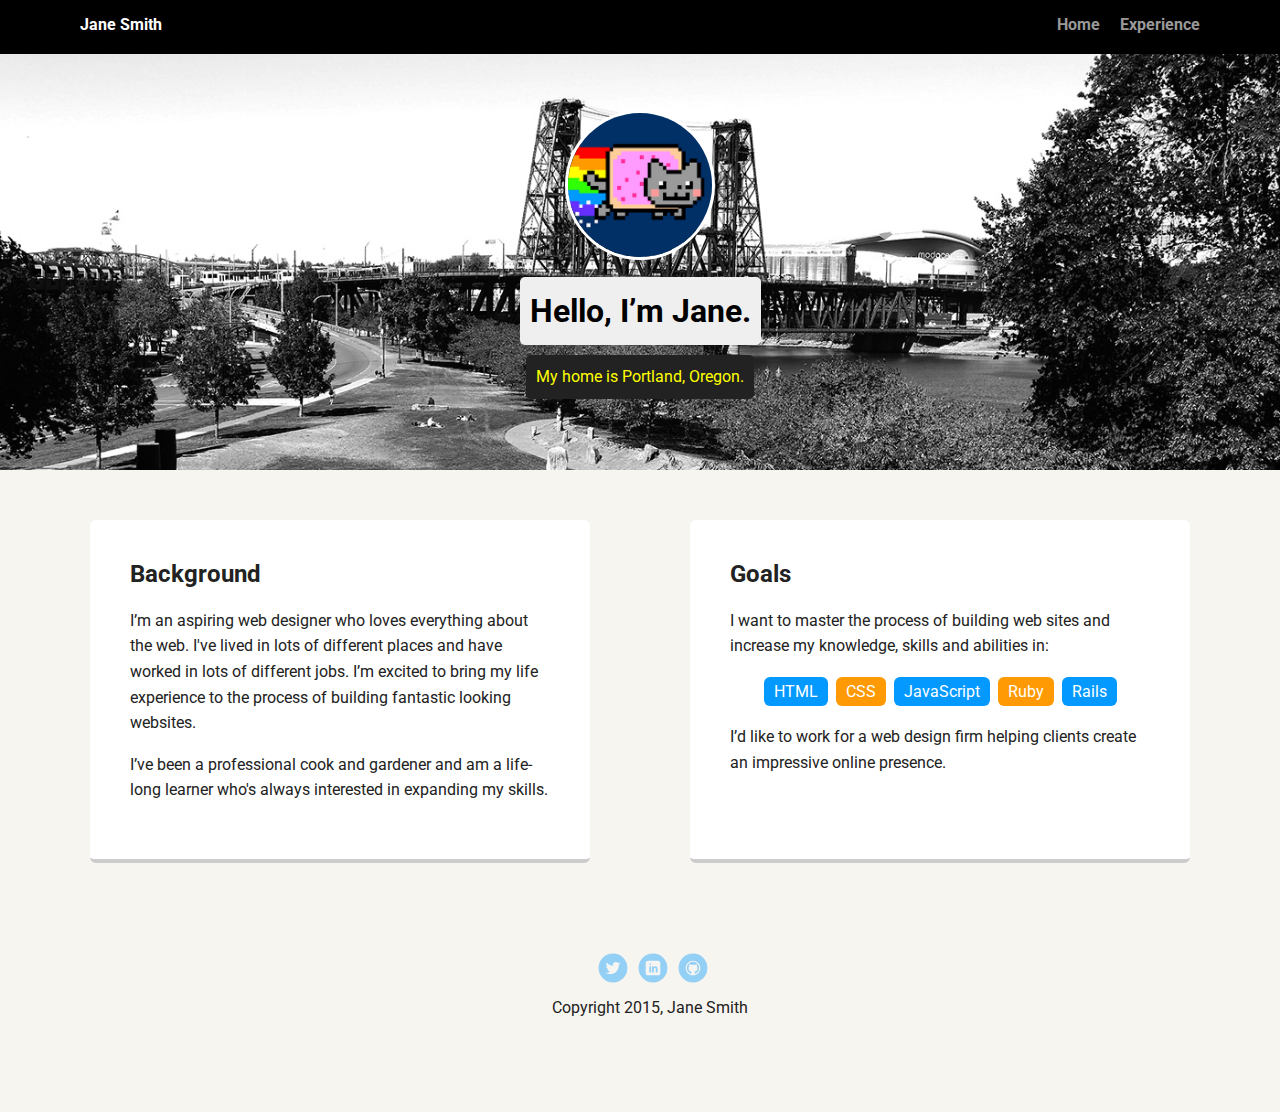
==== index.html @ 3a5e4b5c "Added project files" ====
<!doctype html>
<html lang="en">
<head>
  <meta charset="utf-8">
  <title>Jane Smith's Profile</title>
  <meta name="viewport" content="width=device-width, initial-scale=1.0">
  <link rel="stylesheet" href="styles.css">
  <link href="https://fonts.googleapis.com/css?family=Muli%7CRoboto:400,300,500,700,900" rel="stylesheet"></head>
  <body>

    <div class="main-nav">
        <ul class="nav">
          <li class="name">Jane Smith</li>
          <li><a href="#">Home</a></li>
          <li><a href="#">Experience</a></li>
        </ul>
    </div>

    <header>
      <img src="images/me.png" alt="Drawing of Jane Smith" class="profile-image">
      <h1 class="tag name">Hello, I’m Jane.</h1>
      <p class="tag location">My home is Portland, Oregon.</p>
    </header>

    <main class="flex">
      <div class="card">
        <h2>Background</h2>
        <p>I’m an aspiring web designer who loves everything about the web. I've lived in lots of different places and have worked in lots of different jobs. I’m excited to bring my life experience to the process of building fantastic looking websites.</p>
        <p>I’ve been a professional cook and gardener and am a life-long learner who's always interested in expanding my skills.</p>
      </div> 

      <div class="card">
        <h2>Goals</h2>
        <p>I want to master the process of building web sites and increase my knowledge, skills and abilities in:</p>
        <ul class="skills">
          <li>HTML</li>
          <li>CSS</li>
          <li>JavaScript</li>
          <li>Ruby</li>
          <li>Rails</li>
        </ul>
        <p>I’d like to work for a web design firm helping clients create an impressive online presence.</p>
      </div> 

    </main>
    <footer>
      <ul>
        <li><a href="#" class="social twitter">Twitter</a></li>
        <li><a href="#" class="social linkedin">LinkedIn</a></li>
        <li><a href="#" class="social github">Github</a></li>
      </ul>
      <p class="copyright">Copyright 2015, Jane Smith</p>
    </footer>
  </body>
  </html>
---- styles.css ----
/* Global Layout Set-up */
* { 
  box-sizing: border-box;
}
  
body {
  margin: 0;
  padding: 0;
  text-align: center;
  font-family: 'Roboto', sans-serif;
  color: #222;
  background: #f7f5f0;
}
/* Link Styles */

a {
  text-decoration: none;
  color: #999;
}
a:hover {
  color: #6633ff;
}

/* Section Styles */

.main-nav {
  width: 100%;
  background: black;
  min-height: 30px;
  padding: 10px;
  position: fixed;
  text-align: center;
}
.nav {
  display: flex;
  justify-content: space-around;
  font-weight: 700;
  list-style-type: none;
  margin: 0 auto;
  padding: 0;
}

.nav .name {
    display: block;
    margin-right: auto;
    color: white;
}
.nav li {
  padding: 5px 10px 10px 10px;
}
.nav a {
  transition: all .5s;
}
.nav a:hover {
  color: white
}

header {
  text-align: center;
  background: url('images/portland.jpg') no-repeat top center ;
  background-size: cover;
  overflow: hidden;
  padding-top: 60px;
}
header {
  line-height: 1.5;
}
header .profile-image {
  margin-top: 50px;
  width: 150px;
  height: 150px;
  border-radius: 50%;
  border: 3px solid white;
  transition: all .5s;
}
header .profile-image:hover {
  transform: scale(1.2) rotate(5deg);
}
.tag {
  background-color: #efefef;
  color: black;
  padding: 10px;
  border-radius: 5px;
  display: table;
  margin: 10px auto;
} 
.location {
  background-color: #222;
  color: yellow;
}
.card {
  margin: 30px;
  padding: 20px 40px 40px;
  max-width: 500px;
  text-align: left;
  background: #fff;
  border-bottom: 4px solid #ccc;
  border-radius: 6px;
  transition: all .5s;
}
.card:hover {
  border-color: #ff99ff;
}

ul.skills {
  padding: 0;
  text-align: center;
}

.skills li {
  border-radius: 6px;
  display: inline-block;
  background: #ff9904;
  color: white;
  padding: 5px 10px;
  margin: 2px;
}

.skills li:nth-child(odd) {
  background: #0399ff;
}

footer {
  width: 100%;
  min-height: 30px;
  padding: 20px 0 40px 20px;
}

footer .copyright {
  top: -8px;
  font-size: .75em;
}

footer ul {
  list-style-type: none;
  margin: 0;
  padding: 0;
}

footer ul li {
  display: inline-block;
}

a.social {
  display: inline-block;
  text-indent: -9999px;
  margin-left: 5px;
  width: 30px;
  height: 30px;
  background-size: 30px 30px;
  opacity: .4;
  transition: all .5s;
}
a.twitter {
  background-image: url(images/twitter.svg);
}
a.linkedin {
  background-image: url(images/linkedin.svg);
}
a.github {
  background-image: url(images/github.svg);
}
a.social:hover {
  opacity: 1;
}
.clearfix {
  clear: both;
}

/* Styles for larger screens */
@media screen and (min-width: 720px) {
  
  .flex {
      display: -ms-flexbox;      /* TWEENER - IE 10 */
      display: flex; 
      max-width: 1200px;
      -ms-flex-pack: distribute;
      justify-content: space-around;
      margin: 0 auto;
  }

  header {
    min-height: 470px;
  }

  .nav {
    max-width: 1200px;
    padding: 0 30px;
  }


  main {
    padding-top: 20px;
  }

  main p {
    line-height: 1.6em;
  }

  footer {
    font-size: 1.3em;
    max-width: 1200px;
    margin: 40px auto;
  }

}
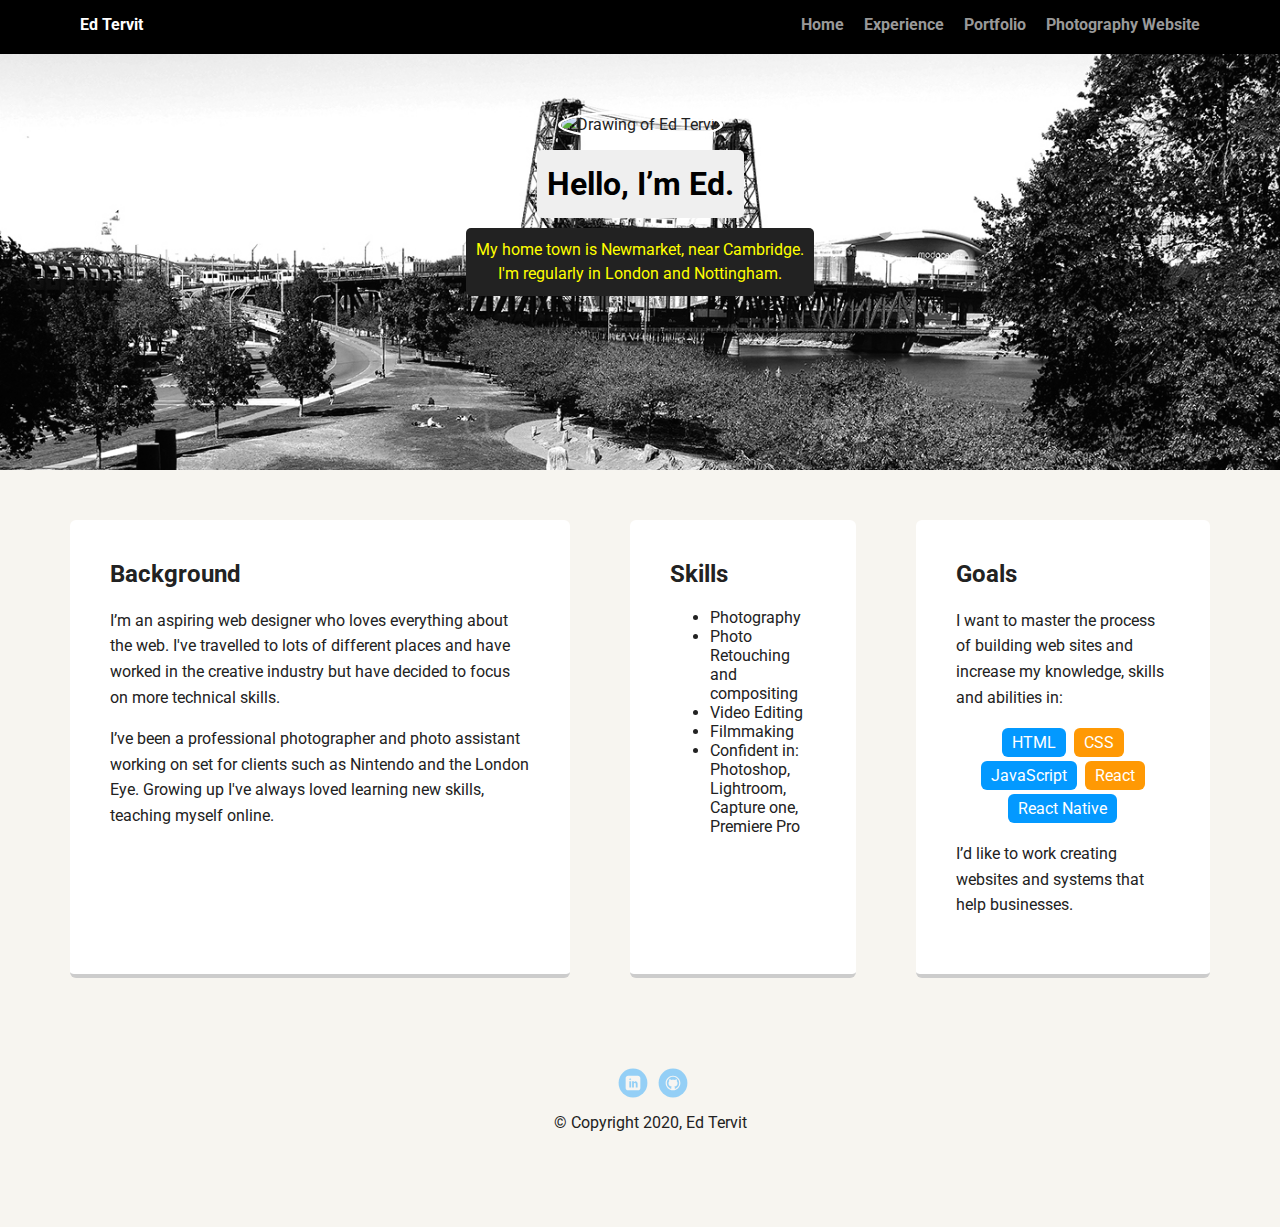
==== commit 3400f353: "Fixed type in linked in icon" ====
--- a/index.html
+++ b/index.html
@@ -2,54 +2,67 @@
 <html lang="en">
 <head>
   <meta charset="utf-8">
-  <title>Jane Smith's Profile</title>
+  <title>Ed Tervit's Profile</title>
   <meta name="viewport" content="width=device-width, initial-scale=1.0">
   <link rel="stylesheet" href="styles.css">
   <link href="https://fonts.googleapis.com/css?family=Muli%7CRoboto:400,300,500,700,900" rel="stylesheet"></head>
   <body>
 
-    <div class="main-nav">
+    <nav class="main-nav">
         <ul class="nav">
-          <li class="name">Jane Smith</li>
-          <li><a href="#">Home</a></li>
-          <li><a href="#">Experience</a></li>
+          <li class="name">Ed Tervit</li>
+          <li><a href="index.html">Home</a></li>
+          <li><a href="/Experience.html">Experience</a></li>
+          <li><a href="/Portfolio.html">Portfolio</a></li>
+          <li><a href="https://www.edtervit.co.uk/" target="blank">Photography Website</a></li>
         </ul>
-    </div>
+    </nav>
 
     <header>
-      <img src="images/me.png" alt="Drawing of Jane Smith" class="profile-image">
-      <h1 class="tag name">Hello, I’m Jane.</h1>
-      <p class="tag location">My home is Portland, Oregon.</p>
+      <img src="images/me-cor.jpg" alt="Drawing of Ed Tervit" class="profile-image">
+      <h1 class="tag name">Hello, I’m Ed.</h1>
+      <p class="tag location">My home town is Newmarket, near Cambridge. <br> I'm regularly in London and Nottingham.</p>
     </header>
 
     <main class="flex">
-      <div class="card">
+      <section class="card">
         <h2>Background</h2>
-        <p>I’m an aspiring web designer who loves everything about the web. I've lived in lots of different places and have worked in lots of different jobs. I’m excited to bring my life experience to the process of building fantastic looking websites.</p>
-        <p>I’ve been a professional cook and gardener and am a life-long learner who's always interested in expanding my skills.</p>
-      </div> 
+        <p>I’m an aspiring web designer who loves everything about the web. I've travelled to lots of different places and have worked in the creative industry but have decided to focus on more technical skills. </p>
+        <p>I’ve been a professional photographer and photo assistant working on set for clients such as Nintendo and the London Eye. Growing up I've always loved learning new skills, teaching myself online.</p>
+      </section> 
 
-      <div class="card">
+      <section class="card">
+        <h2>Skills</h2>
+        <ul class='list'>
+          <li class='list-items'>Photography</li>
+          <li class='list-items'>Photo Retouching and compositing</li>
+          <li class='list-items'>Video Editing</li>
+          <li class='list-items'>Filmmaking</li>
+          <li class='list-items'>Confident in: Photoshop, Lightroom, Capture one, Premiere Pro</li>
+        </ul>
+      </section> 
+
+      <section class="card">
         <h2>Goals</h2>
         <p>I want to master the process of building web sites and increase my knowledge, skills and abilities in:</p>
         <ul class="skills">
           <li>HTML</li>
           <li>CSS</li>
           <li>JavaScript</li>
-          <li>Ruby</li>
-          <li>Rails</li>
+          <li>React</li>
+          <li>React Native</li>
         </ul>
-        <p>I’d like to work for a web design firm helping clients create an impressive online presence.</p>
-      </div> 
+        <p>I’d like to work creating websites and systems that help businesses.</p>
+      </section> 
 
     </main>
     <footer>
       <ul>
-        <li><a href="#" class="social twitter">Twitter</a></li>
-        <li><a href="#" class="social linkedin">LinkedIn</a></li>
-        <li><a href="#" class="social github">Github</a></li>
+        
+        <li><a href="https://www.linkedin.com/in/ed-tervit/" target='blank' class="social linkedin">LinkedIn</a></li>
+        <li><a href="https://github.com/edtervit" target='blank' class="social github">Github</a></li>
       </ul>
-      <p class="copyright">Copyright 2015, Jane Smith</p>
+      <p class="copyright">&copy; Copyright 2020, Ed Tervit</p>
     </footer>
   </body>
   </html>
